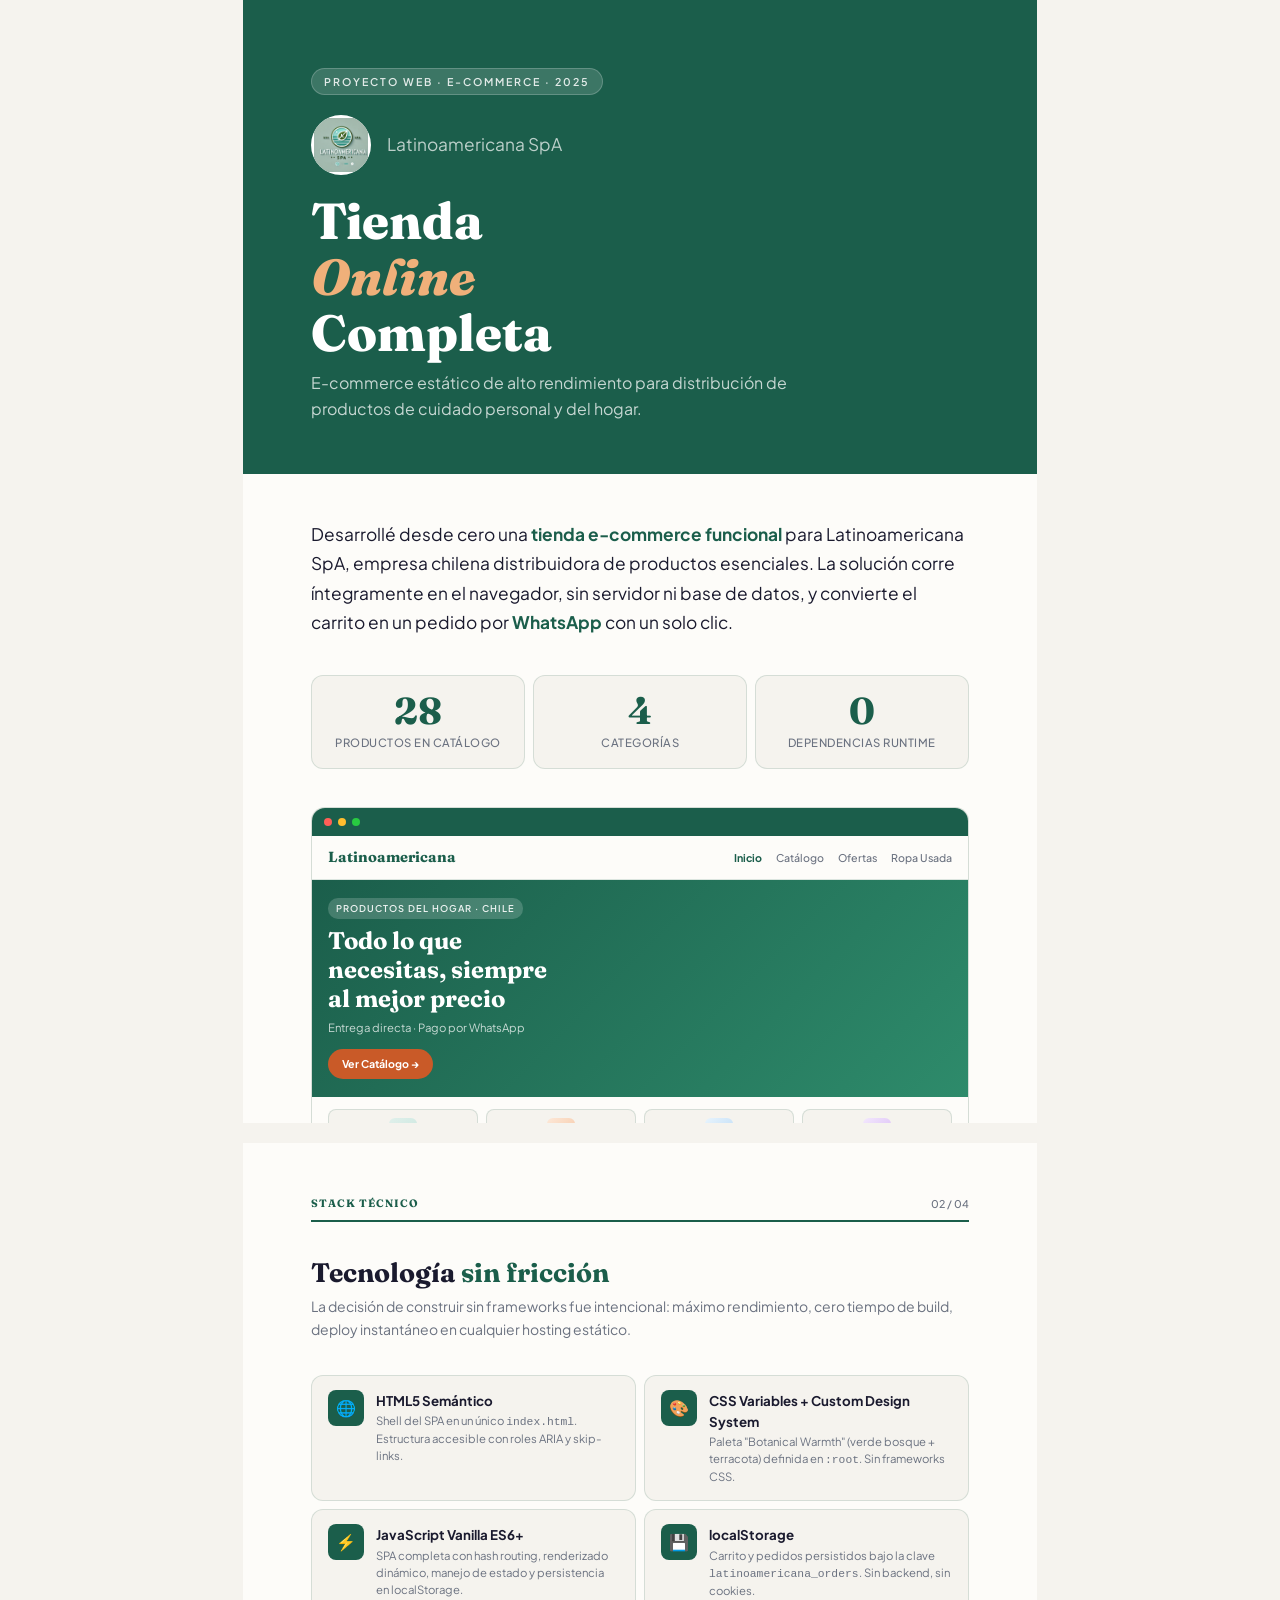
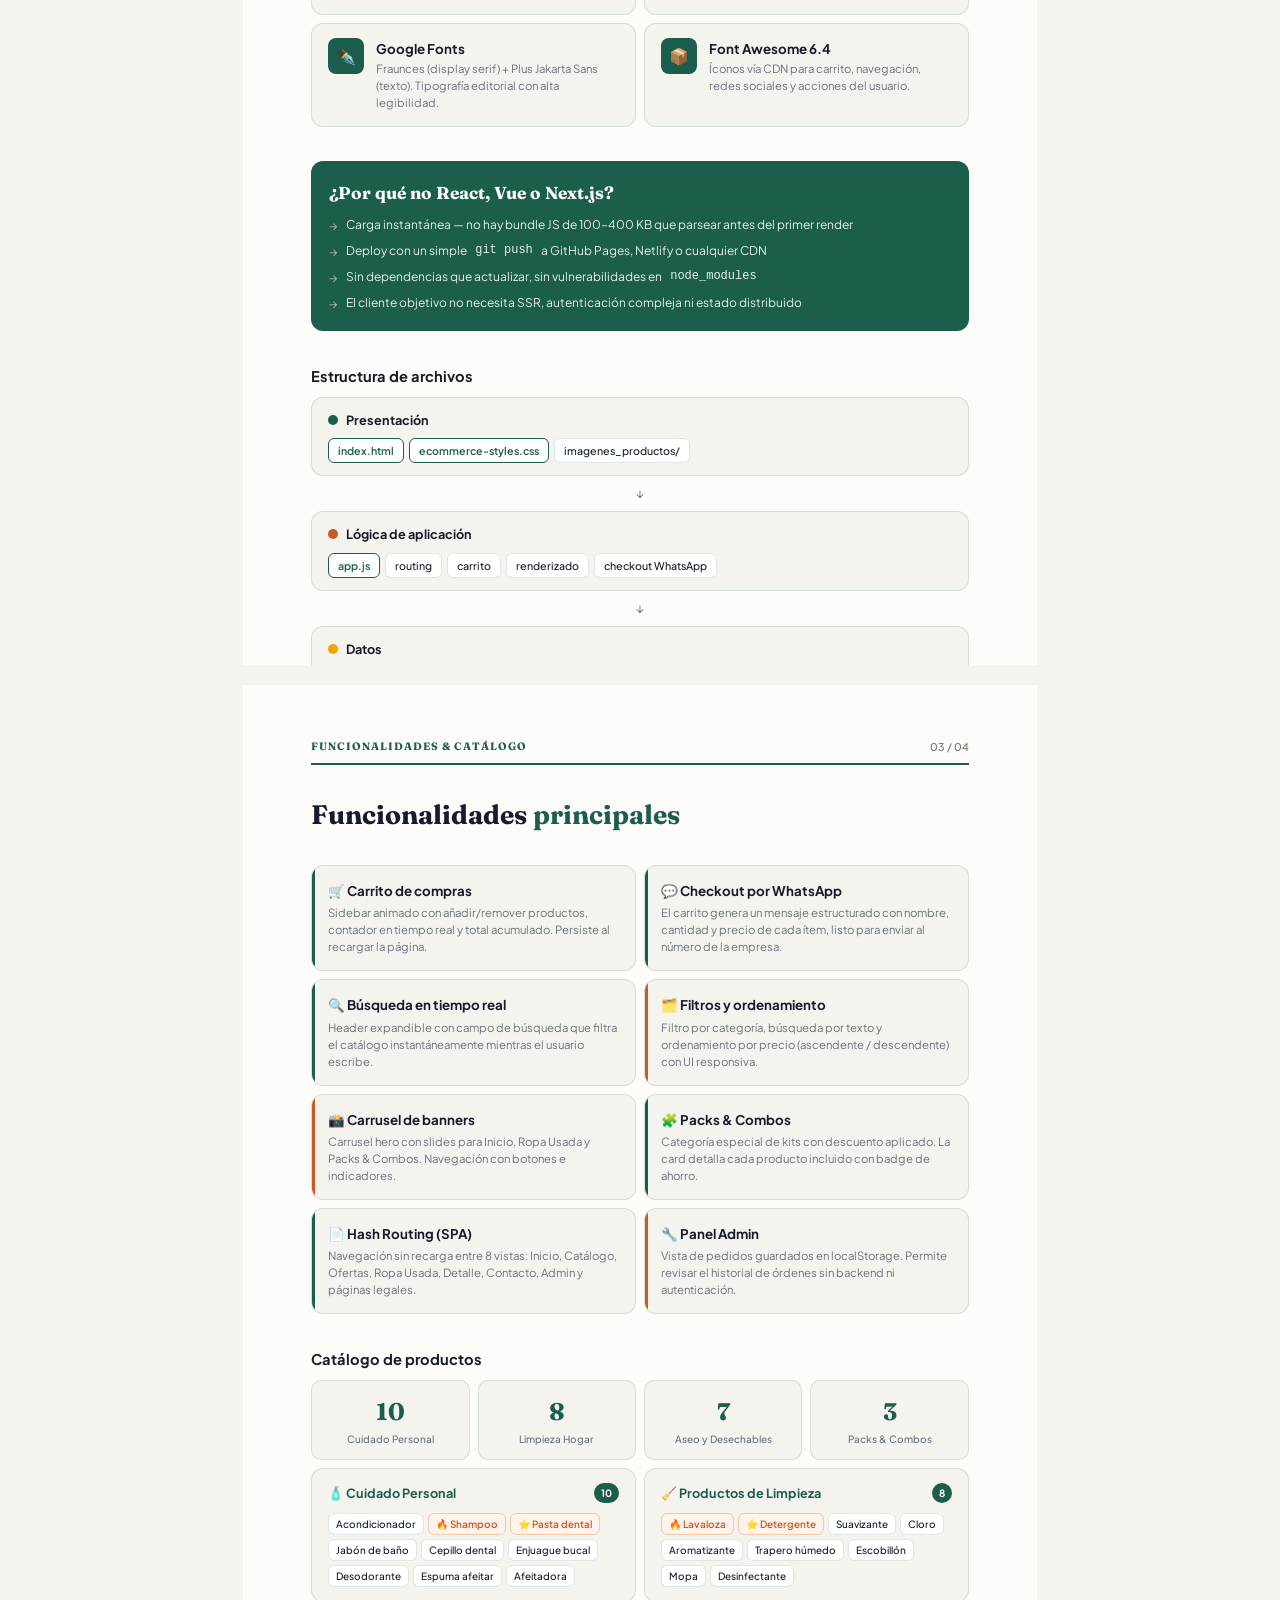
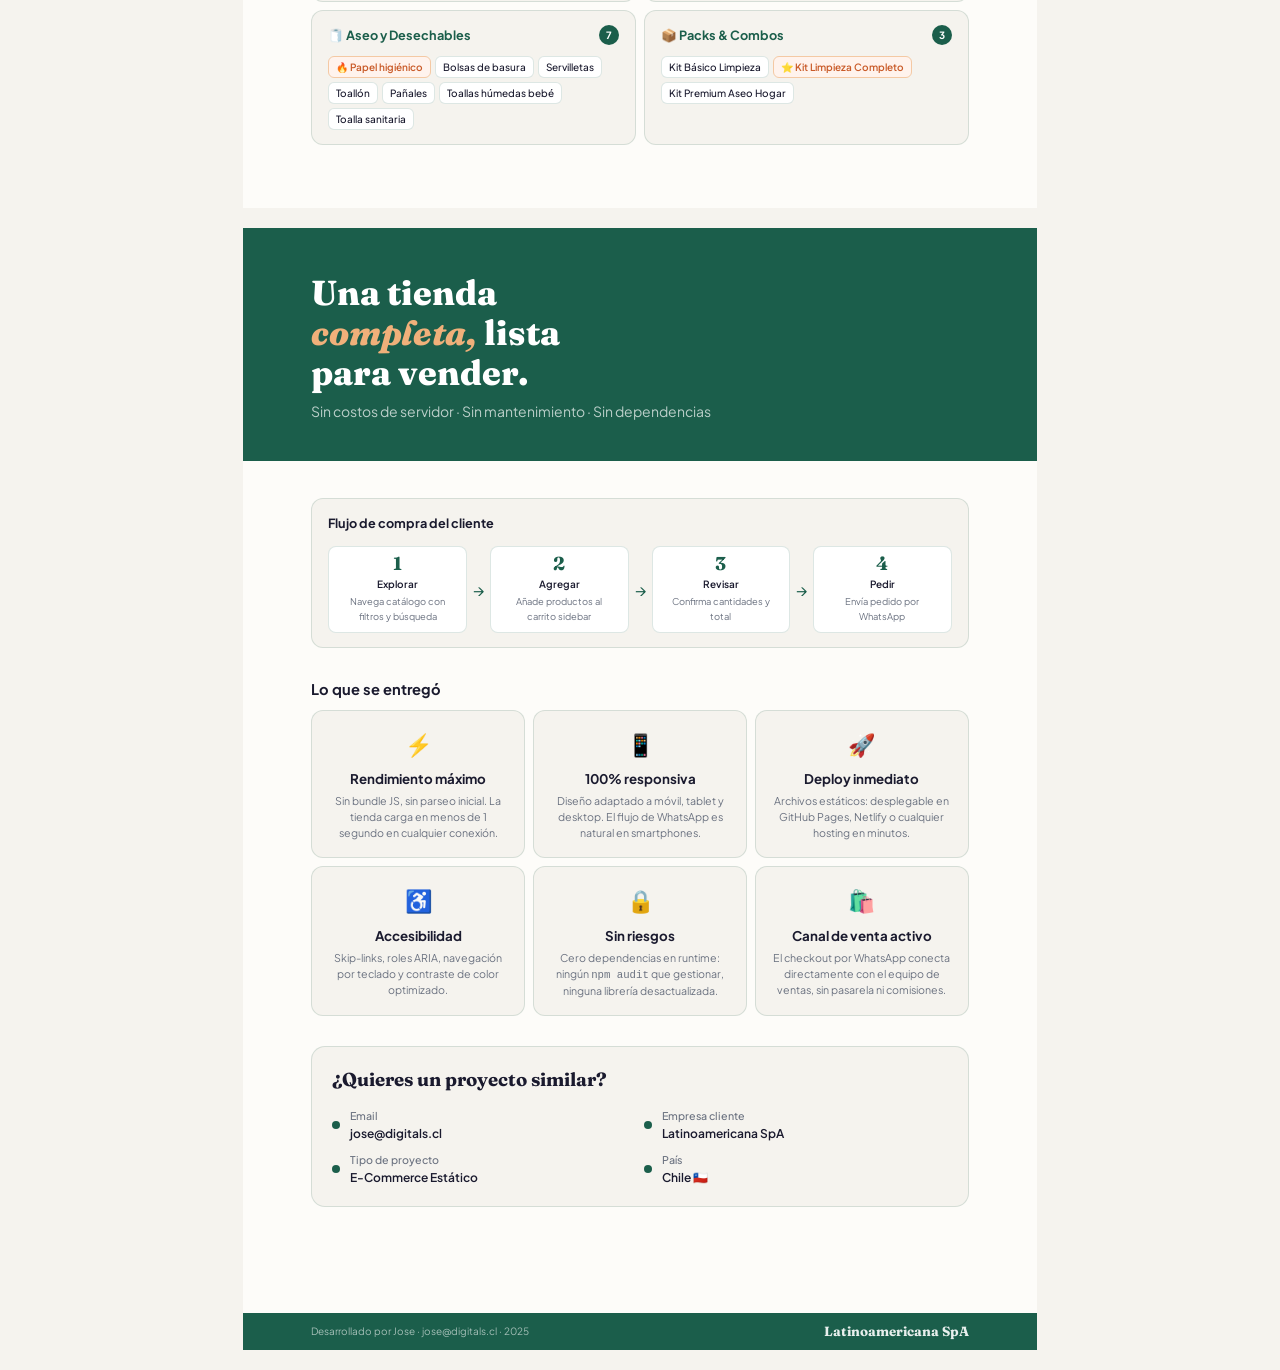
==== portfolio.html @ 04b29d14 "Agregar portfolio.html y documento de precios por pack Co-Authored-By: Claude Sonnet 4.6 <noreply@an" ====
<!DOCTYPE html>
<html lang="es">
<head>
<meta charset="UTF-8">
<meta name="viewport" content="width=device-width, initial-scale=1.0">
<title>Latinoamericana SpA — Portfolio</title>
<link href="https://fonts.googleapis.com/css2?family=Fraunces:ital,opsz,wght@0,9..144,400;0,9..144,600;0,9..144,700;0,9..144,800;1,9..144,300;1,9..144,500&family=Plus+Jakarta+Sans:wght@300;400;500;600;700&display=swap" rel="stylesheet">
<style>
  :root {
    --primary: #1B5E4B;
    --primary-light: #2E8B6B;
    --accent: #C95A28;
    --bg: #F5F3EE;
    --bg-white: #FDFCF9;
    --text: #1A1A2E;
    --text-gray: #6B7280;
    --border: rgba(27,94,75,0.15);
  }

  * { margin: 0; padding: 0; box-sizing: border-box; }

  body {
    font-family: 'Plus Jakarta Sans', sans-serif;
    background: var(--bg);
    color: var(--text);
    font-size: 11pt;
    line-height: 1.6;
  }

  /* ===== PAGE LAYOUT ===== */
  .page {
    width: 210mm;
    min-height: 297mm;
    margin: 0 auto 20px;
    background: var(--bg-white);
    position: relative;
    overflow: hidden;
  }

  @media print {
    body { background: white; margin: 0; }
    .page {
      width: 210mm;
      min-height: 297mm;
      margin: 0;
      page-break-after: always;
      box-shadow: none;
    }
    .page:last-child { page-break-after: avoid; }
    @page { size: A4; margin: 0; }
  }

  /* ===== COVER PAGE ===== */
  .cover {
    display: flex;
    flex-direction: column;
    height: 297mm;
    background: var(--bg-white);
  }

  .cover-header {
    background: var(--primary);
    padding: 18mm 18mm 14mm;
    flex-shrink: 0;
  }

  .cover-tag {
    display: inline-block;
    background: rgba(255,255,255,0.15);
    color: rgba(255,255,255,0.85);
    font-size: 8pt;
    font-weight: 600;
    letter-spacing: 2px;
    text-transform: uppercase;
    padding: 4px 12px;
    border-radius: 20px;
    border: 1px solid rgba(255,255,255,0.2);
    margin-bottom: 20px;
  }

  .cover-logo-area {
    display: flex;
    align-items: center;
    gap: 16px;
    margin-bottom: 18px;
  }

  .cover-logo-circle {
    width: 60px;
    height: 60px;
    border-radius: 50%;
    background: white;
    display: flex;
    align-items: center;
    justify-content: center;
    overflow: hidden;
    flex-shrink: 0;
  }

  .cover-logo-circle img {
    width: 54px;
    height: 54px;
    object-fit: contain;
  }

  .cover-company {
    color: rgba(255,255,255,0.7);
    font-size: 13pt;
    font-weight: 400;
    font-family: 'Plus Jakarta Sans', sans-serif;
  }

  .cover-title {
    font-family: 'Fraunces', serif;
    font-size: 38pt;
    font-weight: 800;
    color: white;
    line-height: 1.1;
    margin-bottom: 10px;
  }

  .cover-title em {
    font-style: italic;
    color: #F0B07A;
  }

  .cover-subtitle {
    color: rgba(255,255,255,0.75);
    font-size: 12pt;
    font-weight: 400;
    max-width: 130mm;
  }

  .cover-body {
    flex: 1;
    padding: 12mm 18mm;
    display: flex;
    flex-direction: column;
    gap: 10mm;
  }

  .cover-intro {
    font-size: 13pt;
    color: var(--text);
    line-height: 1.7;
    font-weight: 400;
  }

  .cover-intro strong {
    color: var(--primary);
    font-weight: 700;
  }

  .kpi-grid {
    display: grid;
    grid-template-columns: repeat(3, 1fr);
    gap: 8px;
  }

  .kpi-card {
    background: var(--bg);
    border: 1px solid var(--border);
    border-radius: 12px;
    padding: 16px;
    text-align: center;
  }

  .kpi-number {
    font-family: 'Fraunces', serif;
    font-size: 28pt;
    font-weight: 700;
    color: var(--primary);
    display: block;
    line-height: 1;
  }

  .kpi-label {
    font-size: 8.5pt;
    color: var(--text-gray);
    font-weight: 500;
    margin-top: 4px;
    text-transform: uppercase;
    letter-spacing: 0.5px;
  }

  .cover-screen-preview {
    flex: 1;
    background: var(--bg);
    border: 1px solid var(--border);
    border-radius: 14px;
    overflow: hidden;
    display: flex;
    flex-direction: column;
  }

  .screen-bar {
    background: var(--primary);
    height: 28px;
    display: flex;
    align-items: center;
    padding: 0 12px;
    gap: 6px;
    flex-shrink: 0;
  }

  .screen-dot {
    width: 8px;
    height: 8px;
    border-radius: 50%;
  }

  .screen-nav-preview {
    background: var(--bg-white);
    border-bottom: 1px solid var(--border);
    padding: 10px 16px;
    display: flex;
    align-items: center;
    justify-content: space-between;
    flex-shrink: 0;
  }

  .screen-brand {
    font-family: 'Fraunces', serif;
    font-size: 11pt;
    color: var(--primary);
    font-weight: 700;
  }

  .screen-nav-links {
    display: flex;
    gap: 14px;
  }

  .screen-link {
    font-size: 8pt;
    color: var(--text-gray);
    font-weight: 500;
  }

  .screen-link.active {
    color: var(--primary);
    font-weight: 700;
  }

  .screen-hero {
    background: linear-gradient(135deg, var(--primary) 0%, var(--primary-light) 100%);
    padding: 18px 16px;
    flex: 1;
    display: flex;
    flex-direction: column;
    align-items: flex-start;
    justify-content: center;
  }

  .screen-hero-badge {
    background: rgba(255,255,255,0.18);
    color: rgba(255,255,255,0.9);
    font-size: 7pt;
    padding: 3px 8px;
    border-radius: 10px;
    margin-bottom: 8px;
    font-weight: 600;
    letter-spacing: 1px;
  }

  .screen-hero-title {
    font-family: 'Fraunces', serif;
    font-size: 18pt;
    color: white;
    font-weight: 700;
    line-height: 1.2;
    margin-bottom: 6px;
  }

  .screen-hero-sub {
    font-size: 8.5pt;
    color: rgba(255,255,255,0.75);
    margin-bottom: 12px;
  }

  .screen-btn {
    background: var(--accent);
    color: white;
    font-size: 8pt;
    font-weight: 700;
    padding: 6px 14px;
    border-radius: 20px;
  }

  .screen-products {
    padding: 12px 16px;
    display: flex;
    gap: 8px;
    background: var(--bg-white);
  }

  .mini-card {
    flex: 1;
    background: var(--bg);
    border-radius: 8px;
    border: 1px solid var(--border);
    padding: 8px;
    text-align: center;
  }

  .mini-card-img {
    width: 28px;
    height: 28px;
    border-radius: 6px;
    background: linear-gradient(135deg, #e0f0eb, #c8e6de);
    margin: 0 auto 4px;
  }

  .mini-card-name {
    font-size: 7pt;
    font-weight: 600;
    color: var(--text);
  }

  .mini-card-price {
    font-size: 7pt;
    color: var(--accent);
    font-weight: 700;
  }

  .cover-footer {
    background: var(--primary);
    padding: 10px 18mm;
    display: flex;
    align-items: center;
    justify-content: space-between;
    flex-shrink: 0;
  }

  .cover-footer-left {
    color: rgba(255,255,255,0.7);
    font-size: 8pt;
  }

  .cover-footer-right {
    color: rgba(255,255,255,0.5);
    font-size: 8pt;
  }

  /* ===== CONTENT PAGES ===== */
  .content-page {
    height: 297mm;
    padding: 14mm 18mm;
    display: flex;
    flex-direction: column;
    gap: 9mm;
  }

  .page-header {
    display: flex;
    align-items: center;
    justify-content: space-between;
    padding-bottom: 8px;
    border-bottom: 2px solid var(--primary);
    flex-shrink: 0;
  }

  .page-header-title {
    font-family: 'Fraunces', serif;
    font-size: 8pt;
    font-weight: 700;
    color: var(--primary);
    letter-spacing: 1px;
    text-transform: uppercase;
  }

  .page-number {
    font-size: 8pt;
    color: var(--text-gray);
    font-weight: 500;
  }

  .section-title {
    font-family: 'Fraunces', serif;
    font-size: 20pt;
    font-weight: 700;
    color: var(--text);
    line-height: 1.2;
  }

  .section-title span {
    color: var(--primary);
  }

  .section-intro {
    font-size: 10.5pt;
    color: var(--text-gray);
    line-height: 1.65;
  }

  /* ===== STACK PAGE ===== */
  .stack-grid {
    display: grid;
    grid-template-columns: 1fr 1fr;
    gap: 8px;
  }

  .stack-card {
    background: var(--bg);
    border: 1px solid var(--border);
    border-radius: 12px;
    padding: 14px 16px;
    display: flex;
    gap: 12px;
    align-items: flex-start;
  }

  .stack-icon {
    width: 36px;
    height: 36px;
    border-radius: 8px;
    background: var(--primary);
    display: flex;
    align-items: center;
    justify-content: center;
    font-size: 16px;
    flex-shrink: 0;
  }

  .stack-card-body {}

  .stack-card-title {
    font-weight: 700;
    font-size: 10pt;
    color: var(--text);
    margin-bottom: 2px;
  }

  .stack-card-desc {
    font-size: 8.5pt;
    color: var(--text-gray);
    line-height: 1.5;
  }

  .stack-highlight {
    background: var(--primary);
    border-radius: 12px;
    padding: 18px;
    color: white;
  }

  .stack-highlight-title {
    font-family: 'Fraunces', serif;
    font-size: 13pt;
    font-weight: 700;
    margin-bottom: 8px;
  }

  .stack-highlight-list {
    list-style: none;
    display: flex;
    flex-direction: column;
    gap: 6px;
  }

  .stack-highlight-list li {
    font-size: 9pt;
    opacity: 0.9;
    display: flex;
    align-items: flex-start;
    gap: 8px;
  }

  .stack-highlight-list li::before {
    content: "→";
    opacity: 0.6;
    flex-shrink: 0;
    margin-top: 1px;
  }

  /* ===== FEATURES PAGE ===== */
  .features-grid {
    display: grid;
    grid-template-columns: 1fr 1fr;
    gap: 8px;
  }

  .feature-card {
    background: var(--bg);
    border: 1px solid var(--border);
    border-radius: 12px;
    padding: 14px 16px;
    position: relative;
    overflow: hidden;
  }

  .feature-card::before {
    content: '';
    position: absolute;
    top: 0;
    left: 0;
    width: 3px;
    height: 100%;
    background: var(--primary);
  }

  .feature-card.accent::before {
    background: var(--accent);
  }

  .feature-title {
    font-weight: 700;
    font-size: 10pt;
    color: var(--text);
    margin-bottom: 4px;
  }

  .feature-desc {
    font-size: 8.5pt;
    color: var(--text-gray);
    line-height: 1.5;
  }

  /* ===== CATALOG PAGE ===== */
  .catalog-categories {
    display: grid;
    grid-template-columns: 1fr 1fr;
    gap: 8px;
  }

  .cat-card {
    background: var(--bg);
    border: 1px solid var(--border);
    border-radius: 12px;
    padding: 14px 16px;
  }

  .cat-header {
    display: flex;
    align-items: center;
    justify-content: space-between;
    margin-bottom: 10px;
  }

  .cat-name {
    font-weight: 700;
    font-size: 9.5pt;
    color: var(--primary);
  }

  .cat-count {
    background: var(--primary);
    color: white;
    font-size: 7.5pt;
    font-weight: 700;
    padding: 2px 7px;
    border-radius: 10px;
  }

  .cat-products {
    display: flex;
    flex-wrap: wrap;
    gap: 4px;
  }

  .cat-tag {
    background: white;
    border: 1px solid var(--border);
    border-radius: 6px;
    font-size: 7.5pt;
    color: var(--text);
    padding: 2px 7px;
    font-weight: 500;
  }

  .cat-tag.badge {
    background: #FFF3ED;
    border-color: #F4C9A4;
    color: var(--accent);
    font-weight: 600;
  }

  .catalog-stats {
    display: grid;
    grid-template-columns: repeat(4, 1fr);
    gap: 8px;
  }

  .stat-mini {
    background: var(--bg);
    border: 1px solid var(--border);
    border-radius: 10px;
    padding: 12px;
    text-align: center;
  }

  .stat-mini-num {
    font-family: 'Fraunces', serif;
    font-size: 18pt;
    font-weight: 700;
    color: var(--primary);
    display: block;
  }

  .stat-mini-label {
    font-size: 7.5pt;
    color: var(--text-gray);
    font-weight: 500;
  }

  /* ===== ARCHITECTURE PAGE ===== */
  .arch-container {
    display: flex;
    flex-direction: column;
    gap: 8px;
  }

  .arch-layer {
    background: var(--bg);
    border: 1px solid var(--border);
    border-radius: 12px;
    padding: 12px 16px;
  }

  .arch-layer-header {
    display: flex;
    align-items: center;
    gap: 8px;
    margin-bottom: 8px;
  }

  .arch-layer-dot {
    width: 10px;
    height: 10px;
    border-radius: 50%;
    flex-shrink: 0;
  }

  .arch-layer-name {
    font-weight: 700;
    font-size: 9.5pt;
    color: var(--text);
  }

  .arch-layer-items {
    display: flex;
    flex-wrap: wrap;
    gap: 5px;
  }

  .arch-item {
    background: white;
    border: 1px solid var(--border);
    border-radius: 6px;
    font-size: 8pt;
    padding: 3px 9px;
    color: var(--text);
    font-weight: 500;
    font-family: 'Plus Jakarta Sans', monospace;
  }

  .arch-item.highlight {
    border-color: var(--primary);
    color: var(--primary);
    font-weight: 600;
  }

  .arch-arrow {
    text-align: center;
    font-size: 9pt;
    color: var(--text-gray);
    flex-shrink: 0;
  }

  /* ===== FLOW DIAGRAM ===== */
  .flow-diagram {
    background: var(--bg);
    border: 1px solid var(--border);
    border-radius: 12px;
    padding: 14px 16px;
  }

  .flow-title {
    font-weight: 700;
    font-size: 9.5pt;
    color: var(--text);
    margin-bottom: 12px;
  }

  .flow-steps {
    display: flex;
    align-items: center;
    gap: 6px;
  }

  .flow-step {
    flex: 1;
    background: white;
    border: 1px solid var(--border);
    border-radius: 8px;
    padding: 8px 10px;
    text-align: center;
  }

  .flow-step-num {
    font-family: 'Fraunces', serif;
    font-size: 14pt;
    font-weight: 700;
    color: var(--primary);
    display: block;
    line-height: 1;
  }

  .flow-step-name {
    font-size: 7.5pt;
    font-weight: 600;
    color: var(--text);
    margin-top: 3px;
  }

  .flow-step-desc {
    font-size: 7pt;
    color: var(--text-gray);
    margin-top: 2px;
  }

  .flow-arrow {
    color: var(--primary);
    font-size: 12pt;
    flex-shrink: 0;
  }

  /* ===== LAST PAGE ===== */
  .last-page {
    height: 297mm;
    display: flex;
    flex-direction: column;
  }

  .last-top {
    background: var(--primary);
    padding: 12mm 18mm 10mm;
    flex-shrink: 0;
  }

  .last-top-title {
    font-family: 'Fraunces', serif;
    font-size: 26pt;
    font-weight: 800;
    color: white;
    line-height: 1.15;
    margin-bottom: 8px;
  }

  .last-top-title em {
    color: #F0B07A;
    font-style: italic;
  }

  .last-top-sub {
    color: rgba(255,255,255,0.7);
    font-size: 10.5pt;
  }

  .last-body {
    flex: 1;
    padding: 10mm 18mm;
    display: flex;
    flex-direction: column;
    gap: 8mm;
  }

  .results-grid {
    display: grid;
    grid-template-columns: 1fr 1fr 1fr;
    gap: 8px;
  }

  .result-card {
    background: var(--bg);
    border: 1px solid var(--border);
    border-radius: 12px;
    padding: 16px;
    text-align: center;
  }

  .result-icon {
    font-size: 22px;
    display: block;
    margin-bottom: 6px;
  }

  .result-title {
    font-weight: 700;
    font-size: 10pt;
    color: var(--text);
    margin-bottom: 4px;
  }

  .result-desc {
    font-size: 8pt;
    color: var(--text-gray);
    line-height: 1.5;
  }

  .contact-section {
    background: var(--bg);
    border: 1px solid var(--border);
    border-radius: 14px;
    padding: 18px 20px;
  }

  .contact-title {
    font-family: 'Fraunces', serif;
    font-size: 14pt;
    font-weight: 700;
    color: var(--text);
    margin-bottom: 12px;
  }

  .contact-grid {
    display: grid;
    grid-template-columns: 1fr 1fr;
    gap: 8px;
  }

  .contact-item {
    display: flex;
    align-items: center;
    gap: 10px;
  }

  .contact-dot {
    width: 8px;
    height: 8px;
    border-radius: 50%;
    background: var(--primary);
    flex-shrink: 0;
  }

  .contact-label {
    font-size: 8pt;
    color: var(--text-gray);
    font-weight: 500;
  }

  .contact-value {
    font-size: 9pt;
    color: var(--text);
    font-weight: 600;
  }

  .last-footer {
    background: var(--primary);
    padding: 8px 18mm;
    display: flex;
    align-items: center;
    justify-content: space-between;
    flex-shrink: 0;
    margin-top: auto;
  }

  .last-footer-text {
    color: rgba(255,255,255,0.6);
    font-size: 7.5pt;
  }

  .last-footer-brand {
    color: rgba(255,255,255,0.9);
    font-family: 'Fraunces', serif;
    font-size: 10pt;
    font-weight: 700;
  }

  /* ===== UTILITIES ===== */
  .divider {
    height: 1px;
    background: var(--border);
  }

  .badge-accent {
    display: inline-block;
    background: #FFF3ED;
    color: var(--accent);
    font-size: 7.5pt;
    font-weight: 700;
    padding: 3px 9px;
    border-radius: 10px;
    border: 1px solid #F4C9A4;
    margin-right: 4px;
  }

  .badge-primary {
    display: inline-block;
    background: #EBF5F1;
    color: var(--primary);
    font-size: 7.5pt;
    font-weight: 700;
    padding: 3px 9px;
    border-radius: 10px;
    border: 1px solid #B6D9CE;
    margin-right: 4px;
  }
</style>
</head>
<body>

<!-- ============================= PAGE 1: PORTADA ============================= -->
<div class="page">
  <div class="cover">

    <div class="cover-header">
      <div class="cover-tag">Proyecto Web · E-Commerce · 2025</div>

      <div class="cover-logo-area">
        <div class="cover-logo-circle">
          <img src="Documentos del negocio/Logo - Latinoamericana.webp" alt="Logo Latinoamericana">
        </div>
        <div class="cover-company">Latinoamericana SpA</div>
      </div>

      <div class="cover-title">
        Tienda<br><em>Online</em><br>Completa
      </div>
      <div class="cover-subtitle">
        E-commerce estático de alto rendimiento para distribución de productos de cuidado personal y del hogar.
      </div>
    </div>

    <div class="cover-body">
      <p class="cover-intro">
        Desarrollé desde cero una <strong>tienda e-commerce funcional</strong> para Latinoamericana SpA, empresa chilena distribuidora de productos esenciales. La solución corre íntegramente en el navegador, sin servidor ni base de datos, y convierte el carrito en un pedido por <strong>WhatsApp</strong> con un solo clic.
      </p>

      <div class="kpi-grid">
        <div class="kpi-card">
          <span class="kpi-number">28</span>
          <div class="kpi-label">Productos en catálogo</div>
        </div>
        <div class="kpi-card">
          <span class="kpi-number">4</span>
          <div class="kpi-label">Categorías</div>
        </div>
        <div class="kpi-card">
          <span class="kpi-number">0</span>
          <div class="kpi-label">Dependencias runtime</div>
        </div>
      </div>

      <!-- Mockup navegador -->
      <div class="cover-screen-preview">
        <div class="screen-bar">
          <div class="screen-dot" style="background:#FF5F57"></div>
          <div class="screen-dot" style="background:#FFBD2E"></div>
          <div class="screen-dot" style="background:#28CA41"></div>
        </div>
        <div class="screen-nav-preview">
          <div class="screen-brand">Latinoamericana</div>
          <div class="screen-nav-links">
            <span class="screen-link active">Inicio</span>
            <span class="screen-link">Catálogo</span>
            <span class="screen-link">Ofertas</span>
            <span class="screen-link">Ropa Usada</span>
          </div>
        </div>
        <div class="screen-hero">
          <div class="screen-hero-badge">PRODUCTOS DEL HOGAR · CHILE</div>
          <div class="screen-hero-title">Todo lo que<br>necesitas, siempre<br>al mejor precio</div>
          <div class="screen-hero-sub">Entrega directa · Pago por WhatsApp</div>
          <div class="screen-btn">Ver Catálogo →</div>
        </div>
        <div class="screen-products">
          <div class="mini-card">
            <div class="mini-card-img"></div>
            <div class="mini-card-name">Shampoo</div>
            <div class="mini-card-price">$3.500</div>
          </div>
          <div class="mini-card">
            <div class="mini-card-img" style="background:linear-gradient(135deg,#fde8d8,#f5c4a0)"></div>
            <div class="mini-card-name">Detergente</div>
            <div class="mini-card-price">$2.000</div>
          </div>
          <div class="mini-card">
            <div class="mini-card-img" style="background:linear-gradient(135deg,#e8f4fd,#b8d9f5)"></div>
            <div class="mini-card-name">P. Higiénico</div>
            <div class="mini-card-price">$4.000</div>
          </div>
          <div class="mini-card">
            <div class="mini-card-img" style="background:linear-gradient(135deg,#f3e8fd,#d8b8f5)"></div>
            <div class="mini-card-name">Kit Limpieza</div>
            <div class="mini-card-price">$8.390</div>
          </div>
        </div>
      </div>
    </div>

    <div class="cover-footer">
      <span class="cover-footer-left">Desarrollado por Jose · jose@digitals.cl</span>
      <span class="cover-footer-right">Junio 2025</span>
    </div>

  </div>
</div>


<!-- ============================= PAGE 2: STACK & ARQUITECTURA ============================= -->
<div class="page">
  <div class="content-page">

    <div class="page-header">
      <span class="page-header-title">Stack Técnico</span>
      <span class="page-number">02 / 04</span>
    </div>

    <div>
      <div class="section-title">Tecnología <span>sin fricción</span></div>
      <p class="section-intro" style="margin-top:6px;">
        La decisión de construir sin frameworks fue intencional: máximo rendimiento, cero tiempo de build, deploy instantáneo en cualquier hosting estático.
      </p>
    </div>

    <div class="stack-grid">
      <div class="stack-card">
        <div class="stack-icon">🌐</div>
        <div class="stack-card-body">
          <div class="stack-card-title">HTML5 Semántico</div>
          <div class="stack-card-desc">Shell del SPA en un único <code>index.html</code>. Estructura accesible con roles ARIA y skip-links.</div>
        </div>
      </div>
      <div class="stack-card">
        <div class="stack-icon">🎨</div>
        <div class="stack-card-body">
          <div class="stack-card-title">CSS Variables + Custom Design System</div>
          <div class="stack-card-desc">Paleta "Botanical Warmth" (verde bosque + terracota) definida en <code>:root</code>. Sin frameworks CSS.</div>
        </div>
      </div>
      <div class="stack-card">
        <div class="stack-icon">⚡</div>
        <div class="stack-card-body">
          <div class="stack-card-title">JavaScript Vanilla ES6+</div>
          <div class="stack-card-desc">SPA completa con hash routing, renderizado dinámico, manejo de estado y persistencia en localStorage.</div>
        </div>
      </div>
      <div class="stack-card">
        <div class="stack-icon">💾</div>
        <div class="stack-card-body">
          <div class="stack-card-title">localStorage</div>
          <div class="stack-card-desc">Carrito y pedidos persistidos bajo la clave <code>latinoamericana_orders</code>. Sin backend, sin cookies.</div>
        </div>
      </div>
      <div class="stack-card">
        <div class="stack-icon">✒️</div>
        <div class="stack-card-body">
          <div class="stack-card-title">Google Fonts</div>
          <div class="stack-card-desc">Fraunces (display serif) + Plus Jakarta Sans (texto). Tipografía editorial con alta legibilidad.</div>
        </div>
      </div>
      <div class="stack-card">
        <div class="stack-icon">📦</div>
        <div class="stack-card-body">
          <div class="stack-card-title">Font Awesome 6.4</div>
          <div class="stack-card-desc">Íconos vía CDN para carrito, navegación, redes sociales y acciones del usuario.</div>
        </div>
      </div>
    </div>

    <div class="stack-highlight">
      <div class="stack-highlight-title">¿Por qué no React, Vue o Next.js?</div>
      <ul class="stack-highlight-list">
        <li>Carga instantánea — no hay bundle JS de 100–400 KB que parsear antes del primer render</li>
        <li>Deploy con un simple <code>git push</code> a GitHub Pages, Netlify o cualquier CDN</li>
        <li>Sin dependencias que actualizar, sin vulnerabilidades en <code>node_modules</code></li>
        <li>El cliente objetivo no necesita SSR, autenticación compleja ni estado distribuido</li>
      </ul>
    </div>

    <!-- Arquitectura de archivos -->
    <div>
      <div style="font-weight:700;font-size:11pt;color:var(--text);margin-bottom:8px;">Estructura de archivos</div>
      <div class="arch-container">
        <div class="arch-layer">
          <div class="arch-layer-header">
            <div class="arch-layer-dot" style="background:#1B5E4B"></div>
            <div class="arch-layer-name">Presentación</div>
          </div>
          <div class="arch-layer-items">
            <span class="arch-item highlight">index.html</span>
            <span class="arch-item highlight">ecommerce-styles.css</span>
            <span class="arch-item">imagenes_productos/</span>
          </div>
        </div>
        <div class="arch-arrow">↓</div>
        <div class="arch-layer">
          <div class="arch-layer-header">
            <div class="arch-layer-dot" style="background:#C95A28"></div>
            <div class="arch-layer-name">Lógica de aplicación</div>
          </div>
          <div class="arch-layer-items">
            <span class="arch-item highlight">app.js</span>
            <span class="arch-item">routing</span>
            <span class="arch-item">carrito</span>
            <span class="arch-item">renderizado</span>
            <span class="arch-item">checkout WhatsApp</span>
          </div>
        </div>
        <div class="arch-arrow">↓</div>
        <div class="arch-layer">
          <div class="arch-layer-header">
            <div class="arch-layer-dot" style="background:#F0A500"></div>
            <div class="arch-layer-name">Datos</div>
          </div>
          <div class="arch-layer-items">
            <span class="arch-item highlight">products.js</span>
            <span class="arch-item">localStorage</span>
            <span class="arch-item">28 productos definidos</span>
          </div>
        </div>
      </div>
    </div>

  </div>
</div>


<!-- ============================= PAGE 3: FUNCIONALIDADES & CATÁLOGO ============================= -->
<div class="page">
  <div class="content-page">

    <div class="page-header">
      <span class="page-header-title">Funcionalidades & Catálogo</span>
      <span class="page-number">03 / 04</span>
    </div>

    <div>
      <div class="section-title">Funcionalidades <span>principales</span></div>
    </div>

    <div class="features-grid">
      <div class="feature-card">
        <div class="feature-title">🛒 Carrito de compras</div>
        <div class="feature-desc">Sidebar animado con añadir/remover productos, contador en tiempo real y total acumulado. Persiste al recargar la página.</div>
      </div>
      <div class="feature-card">
        <div class="feature-title">💬 Checkout por WhatsApp</div>
        <div class="feature-desc">El carrito genera un mensaje estructurado con nombre, cantidad y precio de cada ítem, listo para enviar al número de la empresa.</div>
      </div>
      <div class="feature-card">
        <div class="feature-title">🔍 Búsqueda en tiempo real</div>
        <div class="feature-desc">Header expandible con campo de búsqueda que filtra el catálogo instantáneamente mientras el usuario escribe.</div>
      </div>
      <div class="feature-card accent">
        <div class="feature-title">🗂️ Filtros y ordenamiento</div>
        <div class="feature-desc">Filtro por categoría, búsqueda por texto y ordenamiento por precio (ascendente / descendente) con UI responsiva.</div>
      </div>
      <div class="feature-card accent">
        <div class="feature-title">📸 Carrusel de banners</div>
        <div class="feature-desc">Carrusel hero con slides para Inicio, Ropa Usada y Packs & Combos. Navegación con botones e indicadores.</div>
      </div>
      <div class="feature-card">
        <div class="feature-title">🧩 Packs & Combos</div>
        <div class="feature-desc">Categoría especial de kits con descuento aplicado. La card detalla cada producto incluido con badge de ahorro.</div>
      </div>
      <div class="feature-card">
        <div class="feature-title">📄 Hash Routing (SPA)</div>
        <div class="feature-desc">Navegación sin recarga entre 8 vistas: Inicio, Catálogo, Ofertas, Ropa Usada, Detalle, Contacto, Admin y páginas legales.</div>
      </div>
      <div class="feature-card accent">
        <div class="feature-title">🔧 Panel Admin</div>
        <div class="feature-desc">Vista de pedidos guardados en localStorage. Permite revisar el historial de órdenes sin backend ni autenticación.</div>
      </div>
    </div>

    <!-- Catálogo -->
    <div>
      <div style="font-weight:700;font-size:11pt;color:var(--text);margin-bottom:8px;">Catálogo de productos</div>
      <div class="catalog-stats" style="margin-bottom:8px;">
        <div class="stat-mini"><span class="stat-mini-num">10</span><div class="stat-mini-label">Cuidado Personal</div></div>
        <div class="stat-mini"><span class="stat-mini-num">8</span><div class="stat-mini-label">Limpieza Hogar</div></div>
        <div class="stat-mini"><span class="stat-mini-num">7</span><div class="stat-mini-label">Aseo y Desechables</div></div>
        <div class="stat-mini"><span class="stat-mini-num">3</span><div class="stat-mini-label">Packs & Combos</div></div>
      </div>
      <div class="catalog-categories">
        <div class="cat-card">
          <div class="cat-header">
            <span class="cat-name">🧴 Cuidado Personal</span>
            <span class="cat-count">10</span>
          </div>
          <div class="cat-products">
            <span class="cat-tag">Acondicionador</span>
            <span class="cat-tag badge">🔥 Shampoo</span>
            <span class="cat-tag badge">⭐ Pasta dental</span>
            <span class="cat-tag">Jabón de baño</span>
            <span class="cat-tag">Cepillo dental</span>
            <span class="cat-tag">Enjuague bucal</span>
            <span class="cat-tag">Desodorante</span>
            <span class="cat-tag">Espuma afeitar</span>
            <span class="cat-tag">Afeitadora</span>
          </div>
        </div>
        <div class="cat-card">
          <div class="cat-header">
            <span class="cat-name">🧹 Productos de Limpieza</span>
            <span class="cat-count">8</span>
          </div>
          <div class="cat-products">
            <span class="cat-tag badge">🔥 Lavaloza</span>
            <span class="cat-tag badge">⭐ Detergente</span>
            <span class="cat-tag">Suavizante</span>
            <span class="cat-tag">Cloro</span>
            <span class="cat-tag">Aromatizante</span>
            <span class="cat-tag">Trapero húmedo</span>
            <span class="cat-tag">Escobillón</span>
            <span class="cat-tag">Mopa</span>
            <span class="cat-tag">Desinfectante</span>
          </div>
        </div>
        <div class="cat-card">
          <div class="cat-header">
            <span class="cat-name">🧻 Aseo y Desechables</span>
            <span class="cat-count">7</span>
          </div>
          <div class="cat-products">
            <span class="cat-tag badge">🔥 Papel higiénico</span>
            <span class="cat-tag">Bolsas de basura</span>
            <span class="cat-tag">Servilletas</span>
            <span class="cat-tag">Toallón</span>
            <span class="cat-tag">Pañales</span>
            <span class="cat-tag">Toallas húmedas bebé</span>
            <span class="cat-tag">Toalla sanitaria</span>
          </div>
        </div>
        <div class="cat-card">
          <div class="cat-header">
            <span class="cat-name">📦 Packs & Combos</span>
            <span class="cat-count">3</span>
          </div>
          <div class="cat-products">
            <span class="cat-tag">Kit Básico Limpieza</span>
            <span class="cat-tag badge">⭐ Kit Limpieza Completo</span>
            <span class="cat-tag">Kit Premium Aseo Hogar</span>
          </div>
        </div>
      </div>
    </div>

  </div>
</div>


<!-- ============================= PAGE 4: RESULTADOS & CONTACTO ============================= -->
<div class="page">
  <div class="last-page">

    <div class="last-top">
      <div class="last-top-title">Una tienda<br><em>completa,</em> lista<br>para vender.</div>
      <div class="last-top-sub">Sin costos de servidor · Sin mantenimiento · Sin dependencias</div>
    </div>

    <div class="last-body">

      <!-- Flujo de compra -->
      <div class="flow-diagram">
        <div class="flow-title">Flujo de compra del cliente</div>
        <div class="flow-steps">
          <div class="flow-step">
            <span class="flow-step-num">1</span>
            <div class="flow-step-name">Explorar</div>
            <div class="flow-step-desc">Navega catálogo con filtros y búsqueda</div>
          </div>
          <div class="flow-arrow">→</div>
          <div class="flow-step">
            <span class="flow-step-num">2</span>
            <div class="flow-step-name">Agregar</div>
            <div class="flow-step-desc">Añade productos al carrito sidebar</div>
          </div>
          <div class="flow-arrow">→</div>
          <div class="flow-step">
            <span class="flow-step-num">3</span>
            <div class="flow-step-name">Revisar</div>
            <div class="flow-step-desc">Confirma cantidades y total</div>
          </div>
          <div class="flow-arrow">→</div>
          <div class="flow-step">
            <span class="flow-step-num">4</span>
            <div class="flow-step-name">Pedir</div>
            <div class="flow-step-desc">Envía pedido por WhatsApp</div>
          </div>
        </div>
      </div>

      <!-- Resultados -->
      <div>
        <div style="font-weight:700;font-size:11pt;color:var(--text);margin-bottom:8px;">Lo que se entregó</div>
        <div class="results-grid">
          <div class="result-card">
            <span class="result-icon">⚡</span>
            <div class="result-title">Rendimiento máximo</div>
            <div class="result-desc">Sin bundle JS, sin parseo inicial. La tienda carga en menos de 1 segundo en cualquier conexión.</div>
          </div>
          <div class="result-card">
            <span class="result-icon">📱</span>
            <div class="result-title">100% responsiva</div>
            <div class="result-desc">Diseño adaptado a móvil, tablet y desktop. El flujo de WhatsApp es natural en smartphones.</div>
          </div>
          <div class="result-card">
            <span class="result-icon">🚀</span>
            <div class="result-title">Deploy inmediato</div>
            <div class="result-desc">Archivos estáticos: desplegable en GitHub Pages, Netlify o cualquier hosting en minutos.</div>
          </div>
          <div class="result-card">
            <span class="result-icon">♿</span>
            <div class="result-title">Accesibilidad</div>
            <div class="result-desc">Skip-links, roles ARIA, navegación por teclado y contraste de color optimizado.</div>
          </div>
          <div class="result-card">
            <span class="result-icon">🔒</span>
            <div class="result-title">Sin riesgos</div>
            <div class="result-desc">Cero dependencias en runtime: ningún <code>npm audit</code> que gestionar, ninguna librería desactualizada.</div>
          </div>
          <div class="result-card">
            <span class="result-icon">🛍️</span>
            <div class="result-title">Canal de venta activo</div>
            <div class="result-desc">El checkout por WhatsApp conecta directamente con el equipo de ventas, sin pasarela ni comisiones.</div>
          </div>
        </div>
      </div>

      <!-- Contacto -->
      <div class="contact-section">
        <div class="contact-title">¿Quieres un proyecto similar?</div>
        <div class="contact-grid">
          <div class="contact-item">
            <div class="contact-dot"></div>
            <div>
              <div class="contact-label">Email</div>
              <div class="contact-value">jose@digitals.cl</div>
            </div>
          </div>
          <div class="contact-item">
            <div class="contact-dot"></div>
            <div>
              <div class="contact-label">Empresa cliente</div>
              <div class="contact-value">Latinoamericana SpA</div>
            </div>
          </div>
          <div class="contact-item">
            <div class="contact-dot"></div>
            <div>
              <div class="contact-label">Tipo de proyecto</div>
              <div class="contact-value">E-Commerce Estático</div>
            </div>
          </div>
          <div class="contact-item">
            <div class="contact-dot"></div>
            <div>
              <div class="contact-label">País</div>
              <div class="contact-value">Chile 🇨🇱</div>
            </div>
          </div>
        </div>
      </div>

    </div>

    <div class="last-footer">
      <span class="last-footer-text">Desarrollado por Jose · jose@digitals.cl · 2025</span>
      <span class="last-footer-brand">Latinoamericana SpA</span>
    </div>

  </div>
</div>

</body>
</html>
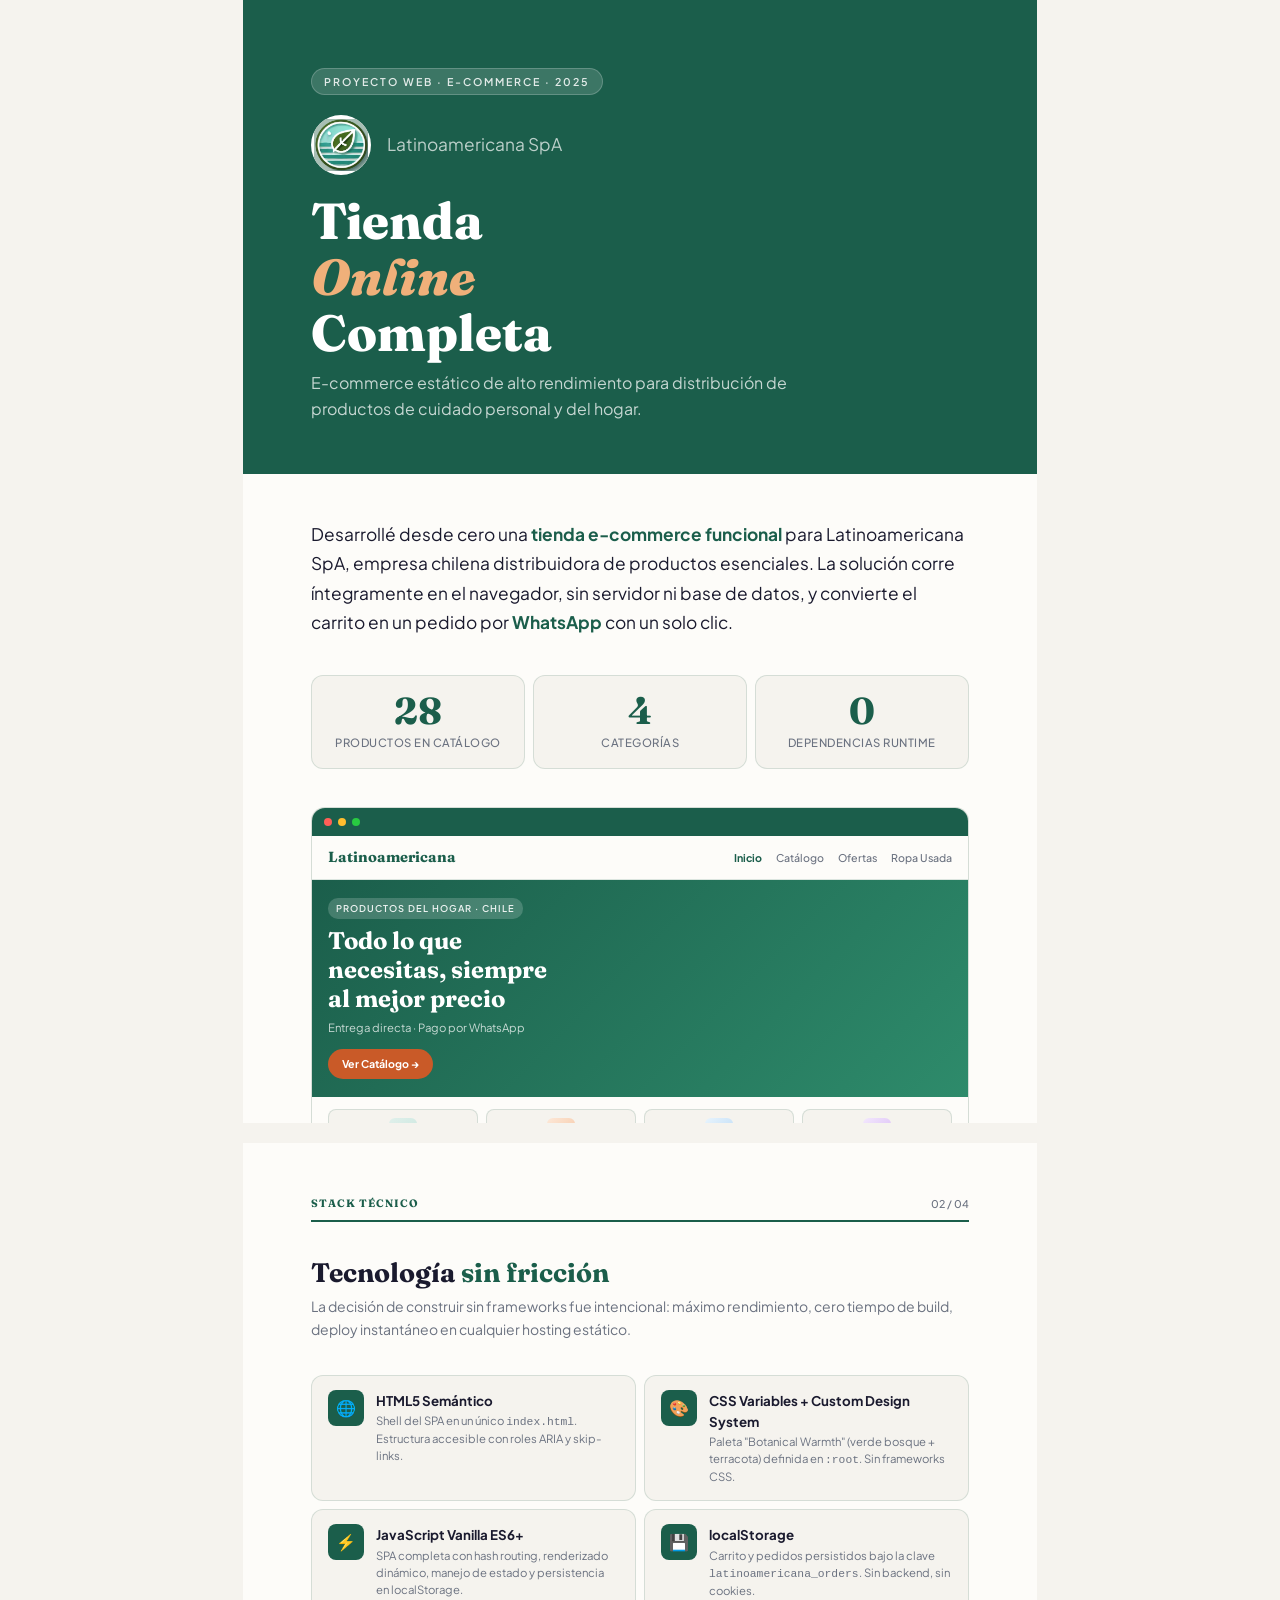
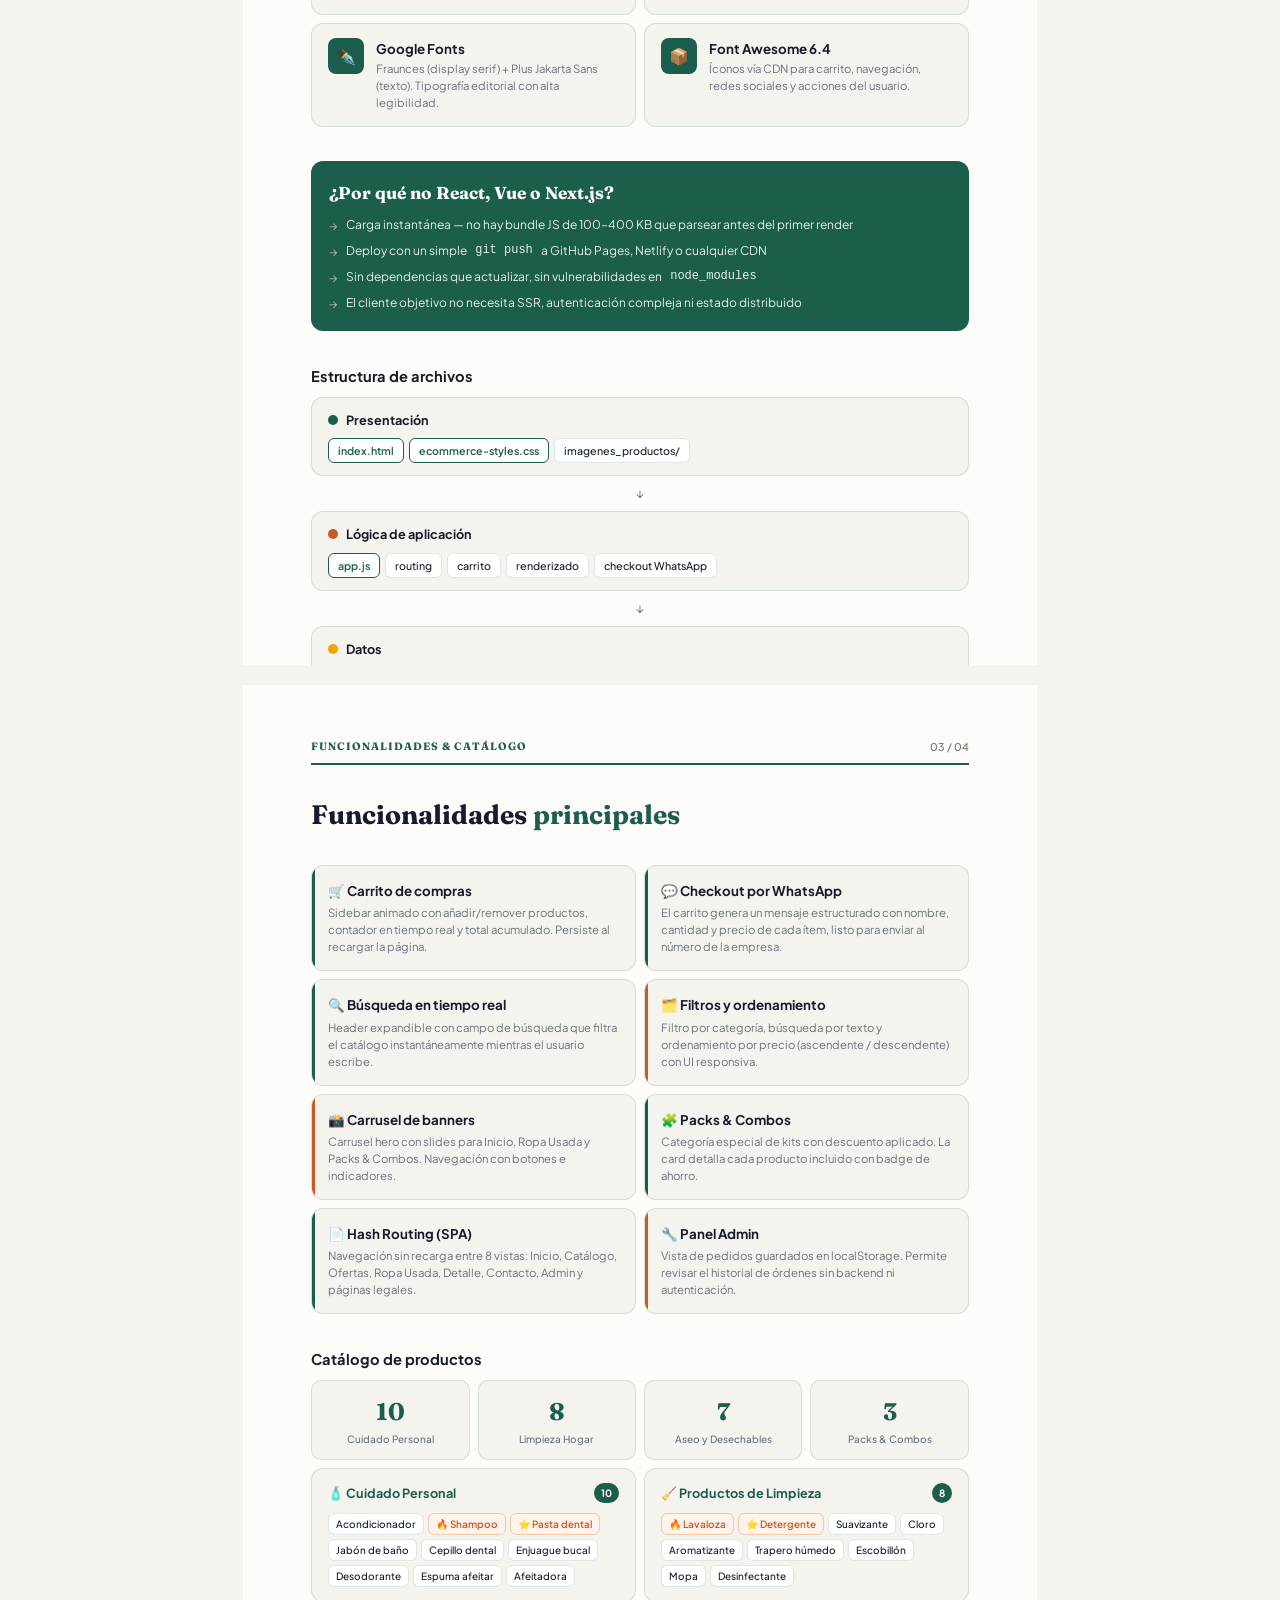
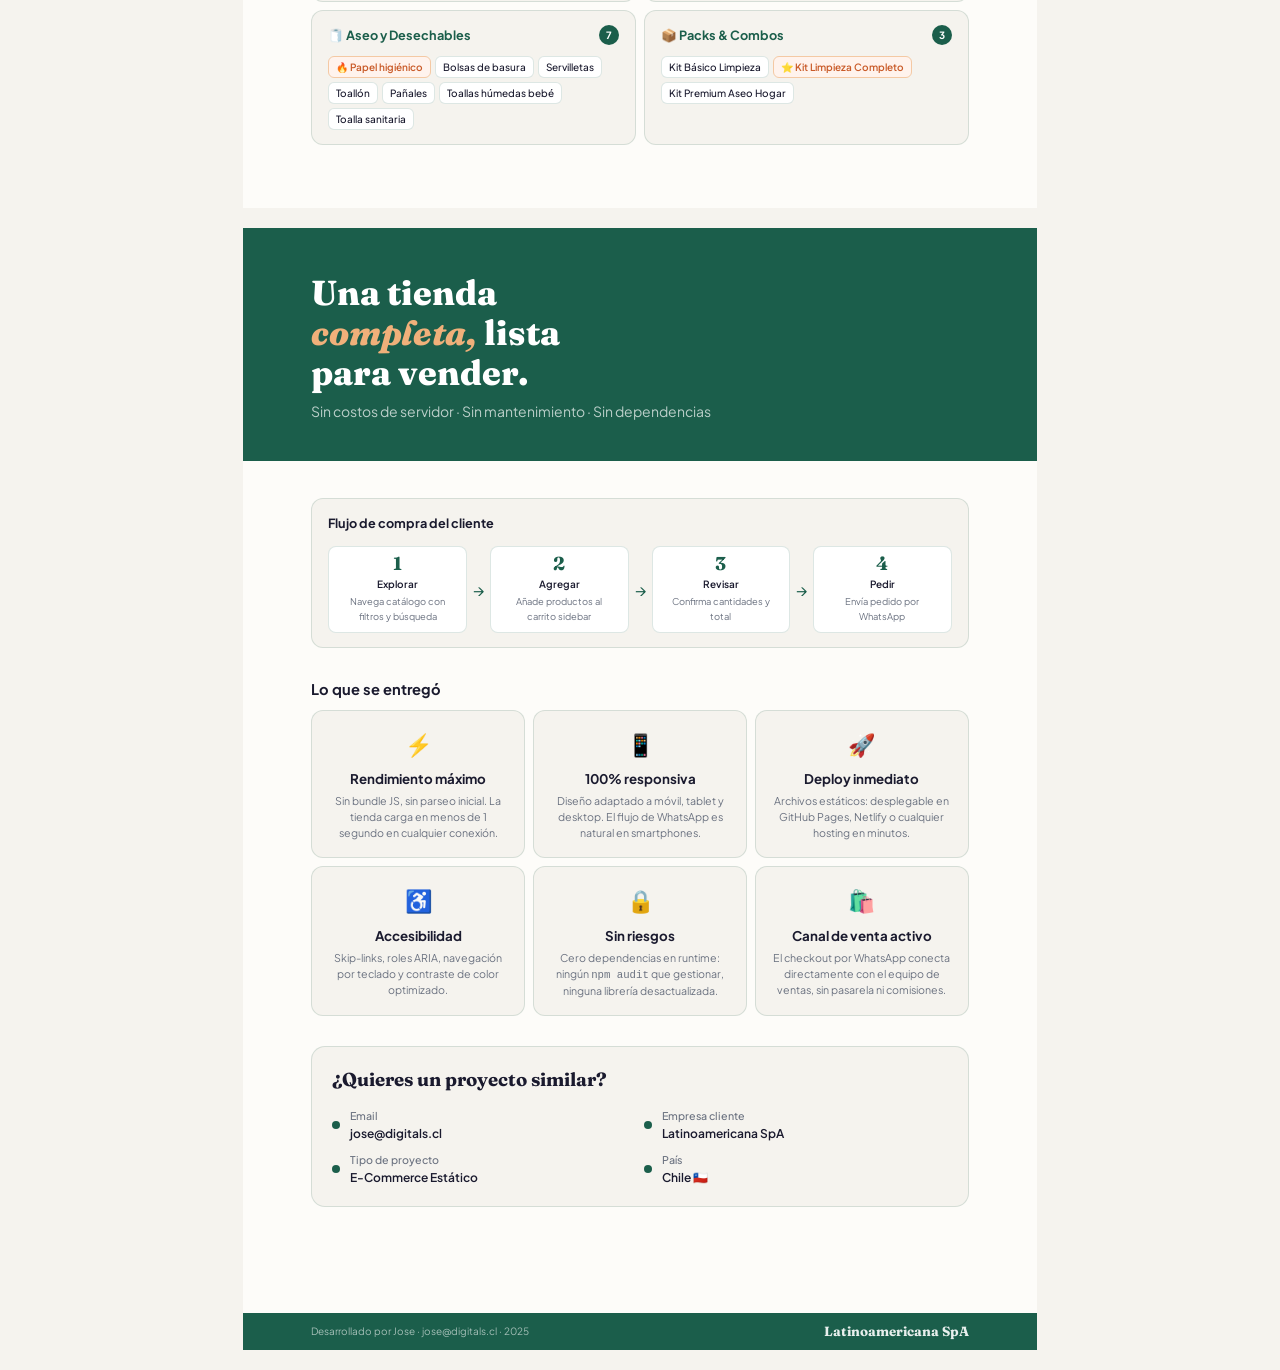
==== commit 89714a47: "Mejorar SEO, horario, tipografía y peso de los banners El HTML estático trae título, metadatos y dat" ====
--- a/portfolio.html
+++ b/portfolio.html
@@ -3,7 +3,12 @@
 <head>
 <meta charset="UTF-8">
 <meta name="viewport" content="width=device-width, initial-scale=1.0">
-<title>Latinoamericana SpA — Portfolio</title>
+<title>Portafolio del proyecto web | Latinoamericana SpA</title>
+<meta name="description" content="Documento interno del proyecto web de Latinoamericana SpA. No es una página de la tienda.">
+<meta name="robots" content="noindex, nofollow">
+<link rel="canonical" href="https://latinoamericanaspa.com/portfolio.html">
+<link rel="preconnect" href="https://fonts.googleapis.com">
+<link rel="preconnect" href="https://fonts.gstatic.com" crossorigin>
 <link href="https://fonts.googleapis.com/css2?family=Fraunces:ital,opsz,wght@0,9..144,400;0,9..144,600;0,9..144,700;0,9..144,800;1,9..144,300;1,9..144,500&family=Plus+Jakarta+Sans:wght@300;400;500;600;700&display=swap" rel="stylesheet">
 <style>
   :root {
@@ -909,7 +914,7 @@
 
       <div class="cover-logo-area">
         <div class="cover-logo-circle">
-          <img src="Documentos del negocio/Logo - Latinoamericana.webp" alt="Logo Latinoamericana">
+          <img src="logo.png" alt="Logo Latinoamericana SpA" width="383" height="370">
         </div>
         <div class="cover-company">Latinoamericana SpA</div>
       </div>
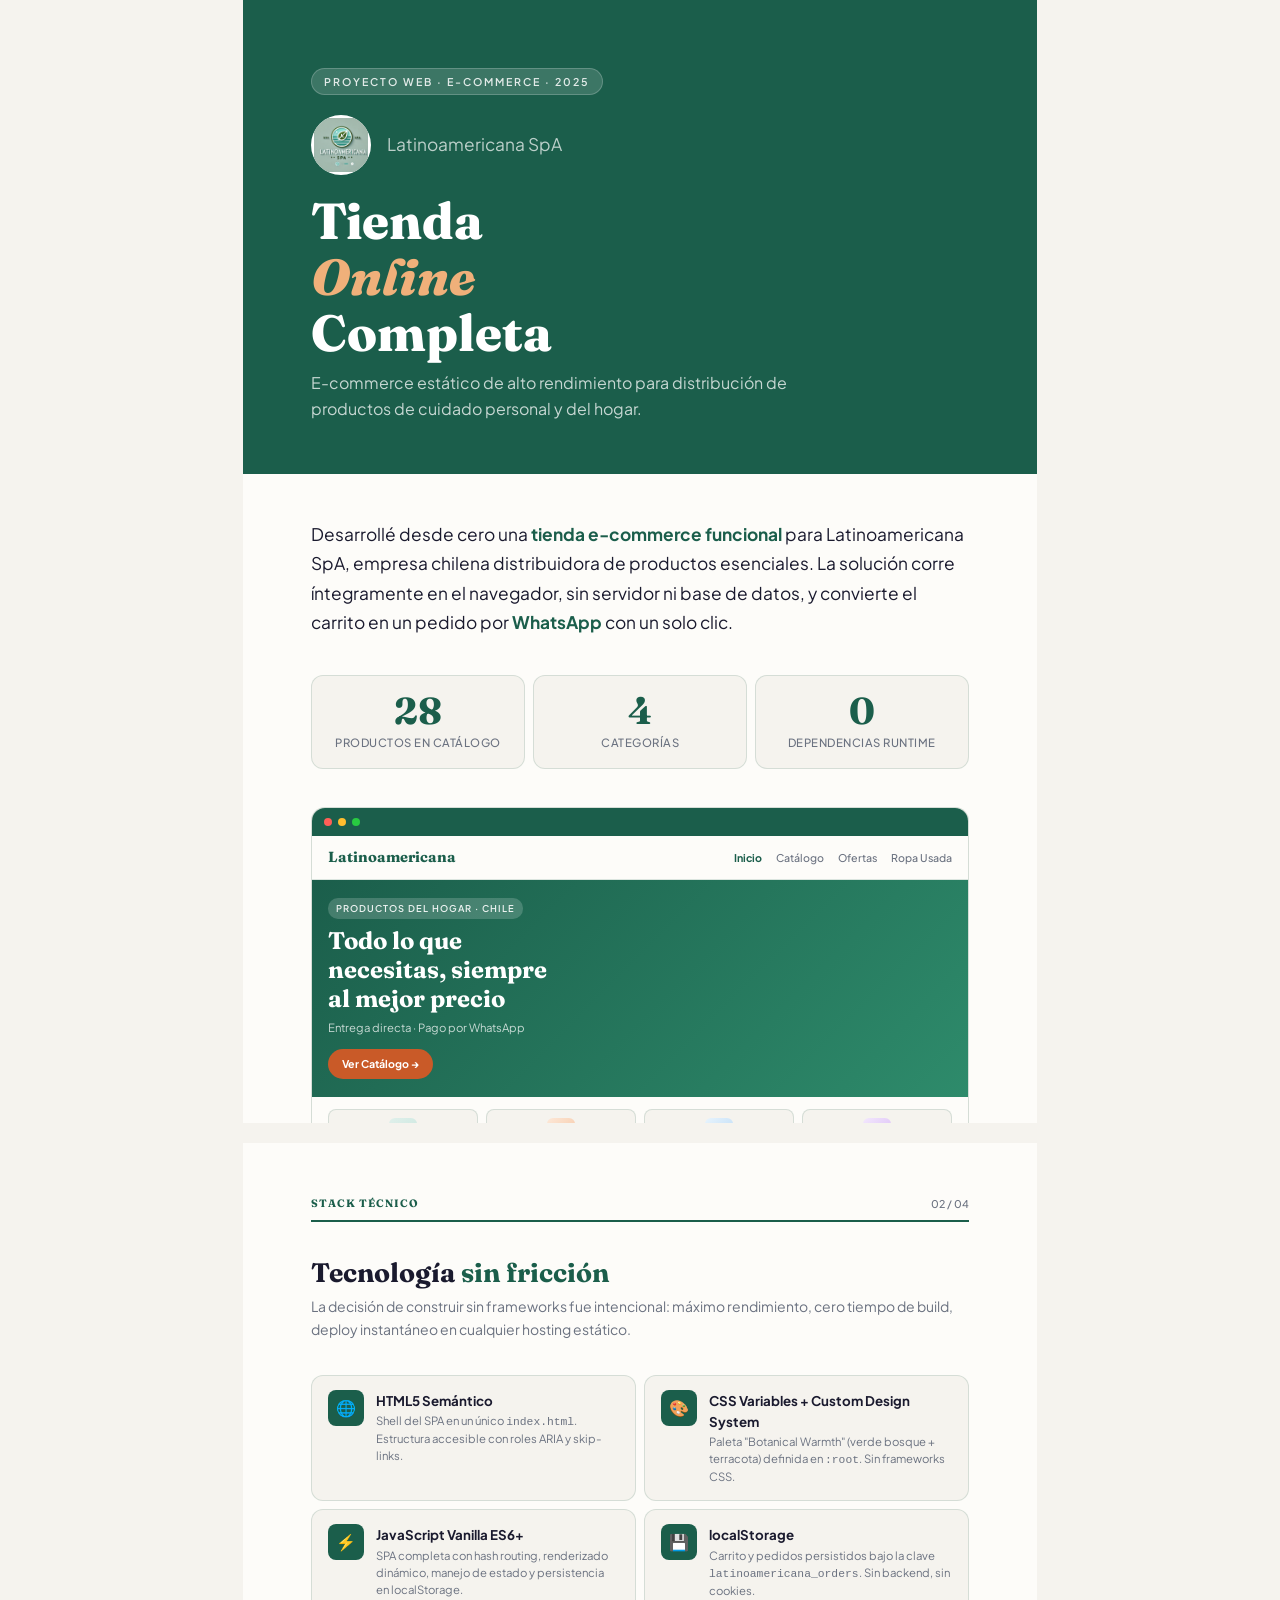
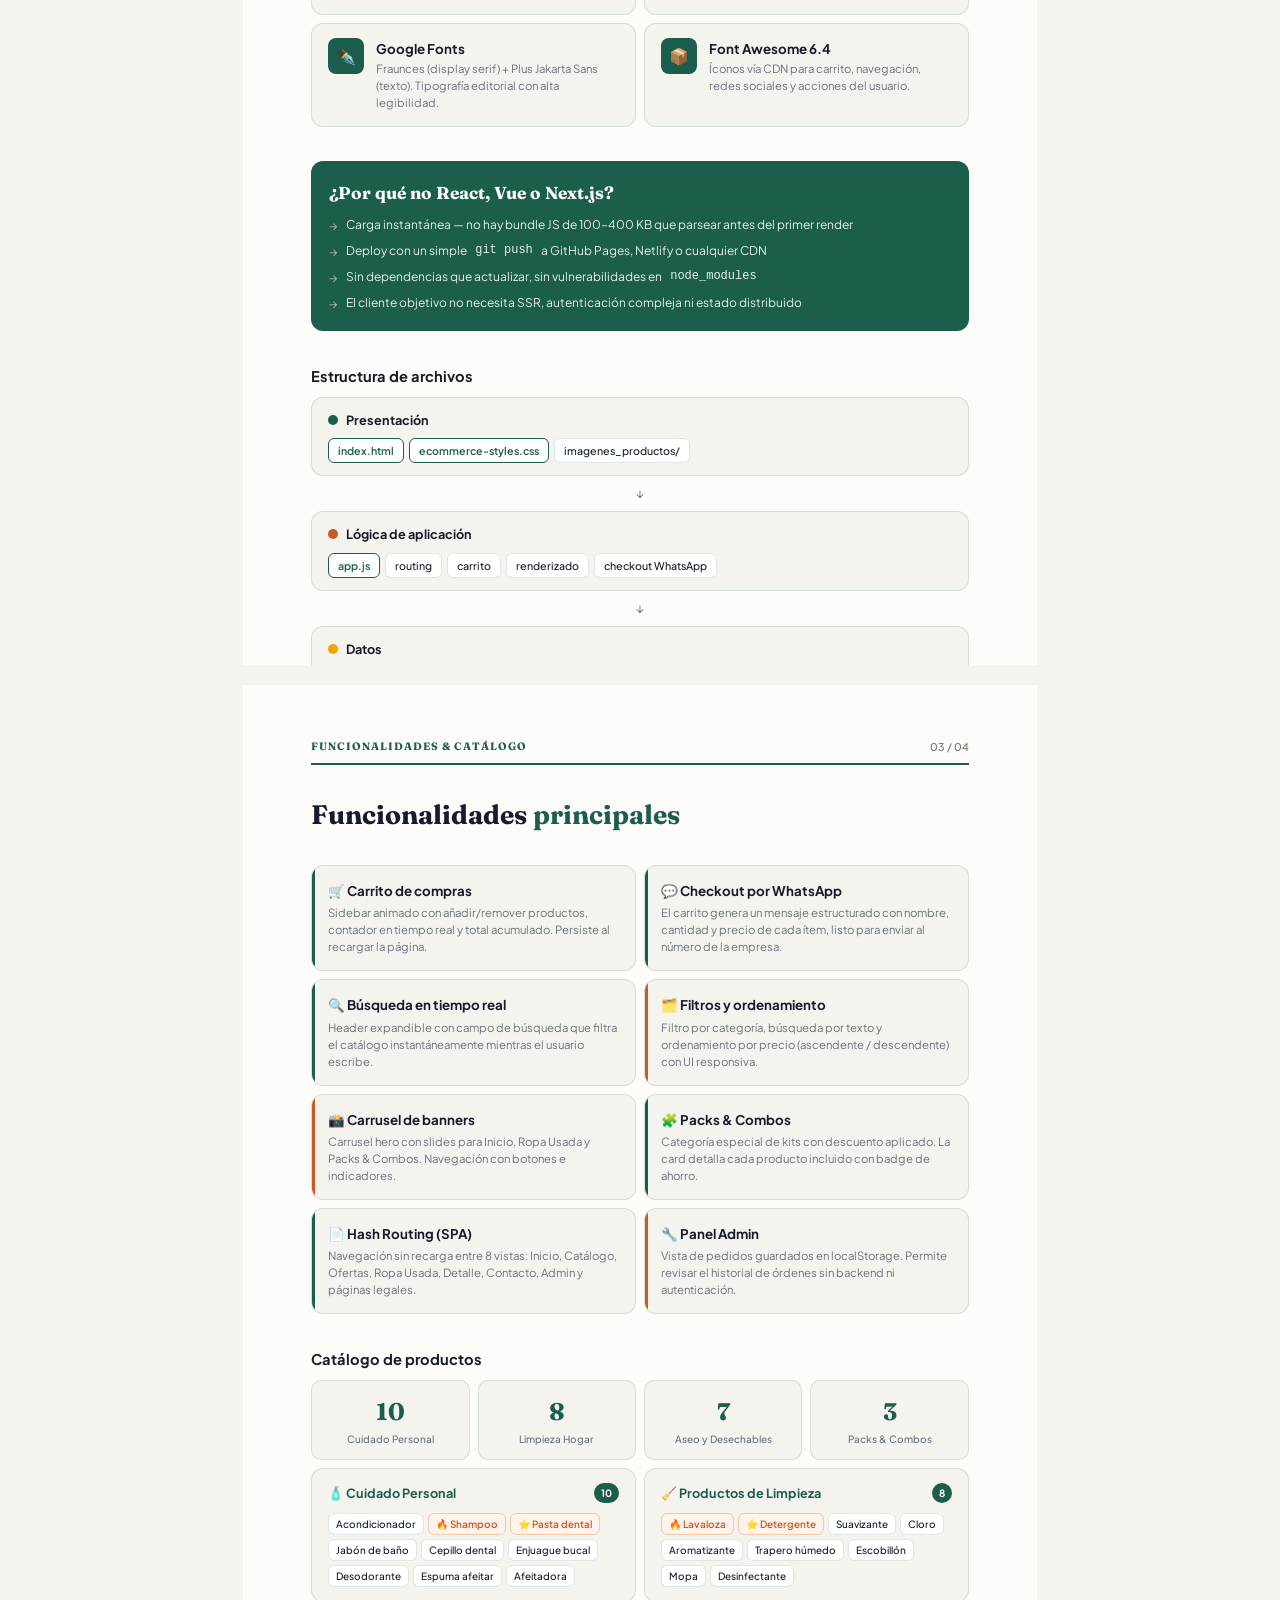
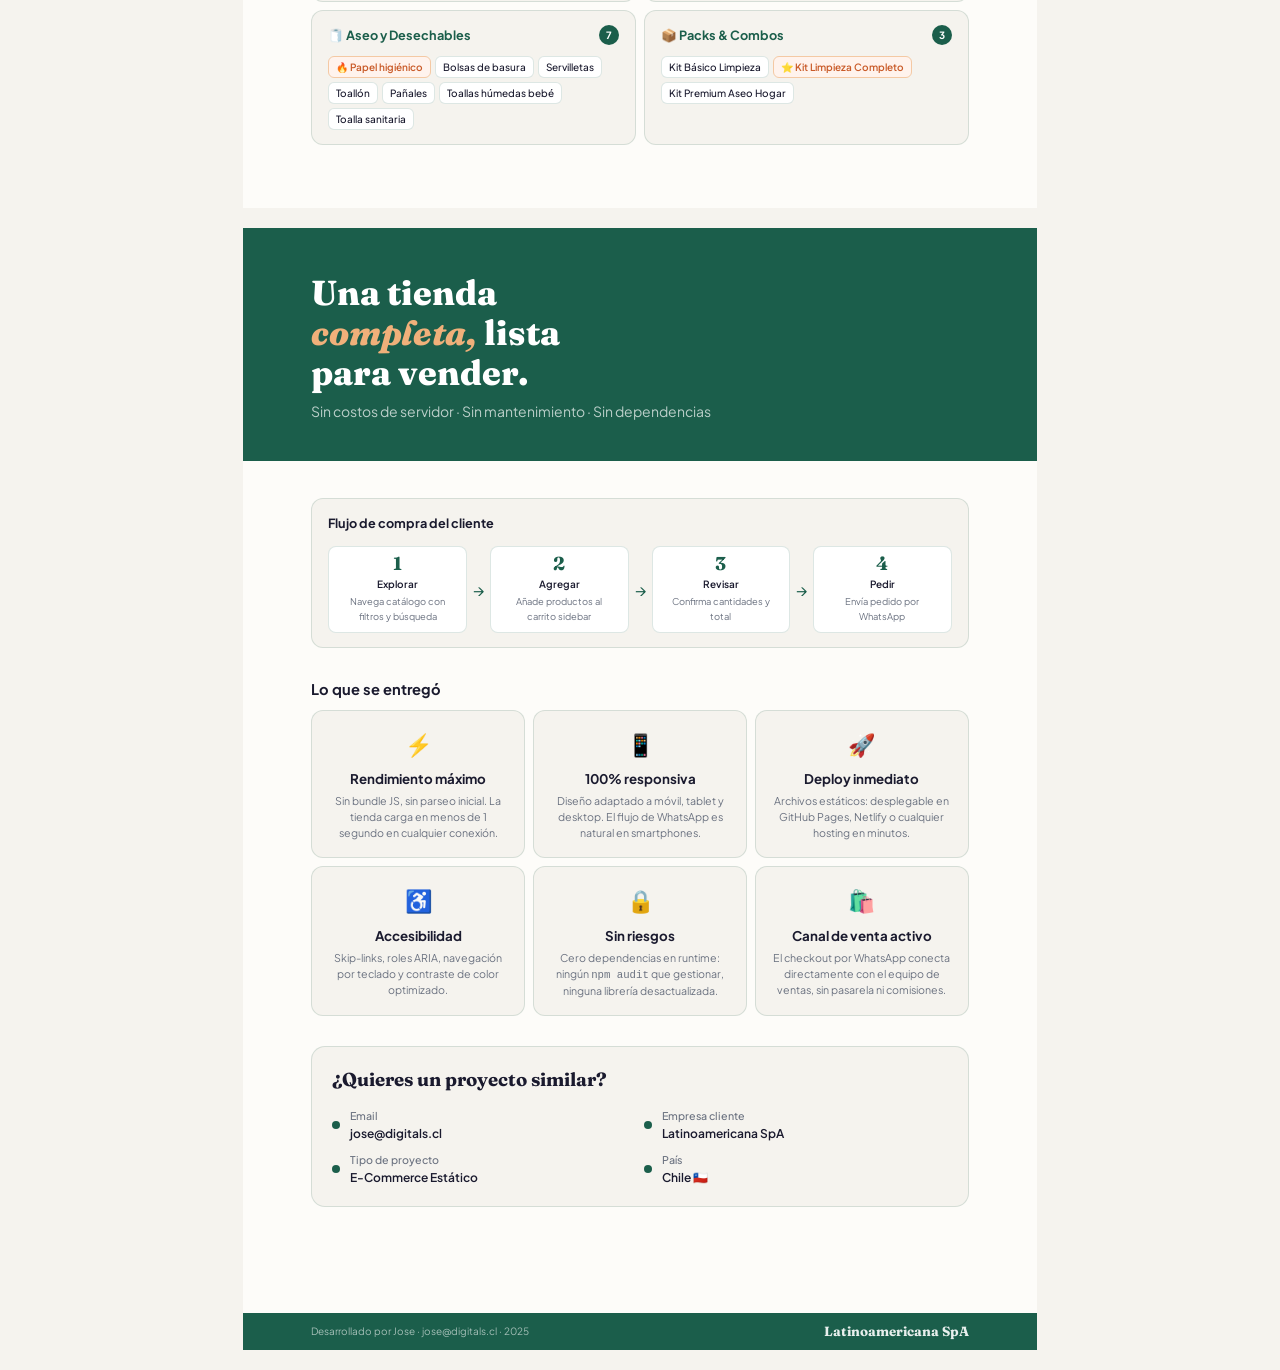
==== commit c2d86445: "Proteger documentos internos y el cobro con Mercado Pago (#1) El sitio deja de publicar planillas y " ====
--- a/portfolio.html
+++ b/portfolio.html
@@ -3,12 +3,7 @@
 <head>
 <meta charset="UTF-8">
 <meta name="viewport" content="width=device-width, initial-scale=1.0">
-<title>Portafolio del proyecto web | Latinoamericana SpA</title>
-<meta name="description" content="Documento interno del proyecto web de Latinoamericana SpA. No es una página de la tienda.">
-<meta name="robots" content="noindex, nofollow">
-<link rel="canonical" href="https://latinoamericanaspa.com/portfolio.html">
-<link rel="preconnect" href="https://fonts.googleapis.com">
-<link rel="preconnect" href="https://fonts.gstatic.com" crossorigin>
+<title>Latinoamericana SpA — Portfolio</title>
 <link href="https://fonts.googleapis.com/css2?family=Fraunces:ital,opsz,wght@0,9..144,400;0,9..144,600;0,9..144,700;0,9..144,800;1,9..144,300;1,9..144,500&family=Plus+Jakarta+Sans:wght@300;400;500;600;700&display=swap" rel="stylesheet">
 <style>
   :root {
@@ -914,7 +909,7 @@
 
       <div class="cover-logo-area">
         <div class="cover-logo-circle">
-          <img src="logo.png" alt="Logo Latinoamericana SpA" width="383" height="370">
+          <img src="logo-latinoamericana.webp" alt="Logo Latinoamericana">
         </div>
         <div class="cover-company">Latinoamericana SpA</div>
       </div>
